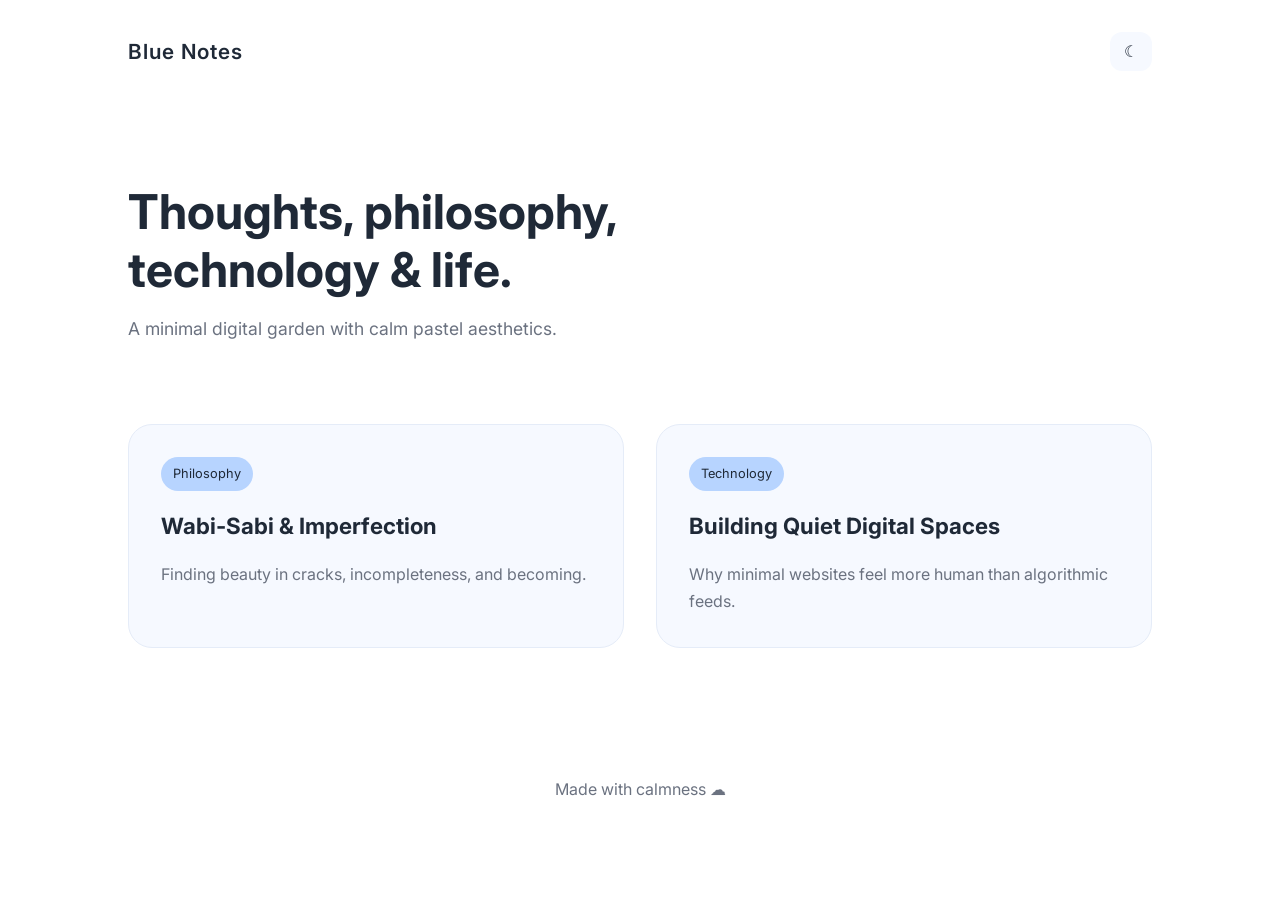
==== index.html @ 375c8323 "Add files via upload" ====
<!DOCTYPE html>
<html lang="en">
<head>
  <meta charset="UTF-8" />
  <meta name="viewport" content="width=device-width, initial-scale=1.0" />
  <title>Your Blog</title>

  <link rel="stylesheet" href="style.css" />
  <link rel="preconnect" href="https://fonts.googleapis.com">
  <link rel="preconnect" href="https://fonts.gstatic.com" crossorigin>
  <link href="https://fonts.googleapis.com/css2?family=Inter:wght@300;400;500;600&display=swap" rel="stylesheet">
</head>
<body>

  <header>
    <nav>
      <h1 class="logo">Blue Notes</h1>
      <button id="themeToggle">☾</button>
    </nav>

    <section class="hero">
      <h2>Thoughts, philosophy, technology & life.</h2>
      <p>A minimal digital garden with calm pastel aesthetics.</p>
    </section>
  </header>

  <main class="articles-container">

    <a href="articles/article1.html" class="article-card">
      <span class="tag">Philosophy</span>
      <h3>Wabi-Sabi & Imperfection</h3>
      <p>Finding beauty in cracks, incompleteness, and becoming.</p>
    </a>

    <a href="articles/article2.html" class="article-card">
      <span class="tag">Technology</span>
      <h3>Building Quiet Digital Spaces</h3>
      <p>Why minimal websites feel more human than algorithmic feeds.</p>
    </a>

  </main>

  <footer>
    <p>Made with calmness ☁</p>
  </footer>

  <script src="script.js"></script>
</body>
</html>
---- style.css ----
* {
  margin: 0;
  padding: 0;
  box-sizing: border-box;
}

:root {
  --bg: #ffffff;
  --text: #1f2937;
  --secondary: #6b7280;
  --card: #f6f9ff;
  --accent: #b7d4ff;
  --border: #e5ecf8;
}

.dark {
  --bg: #0f172a;
  --text: #f8fafc;
  --secondary: #cbd5e1;
  --card: #172033;
  --accent: #3b82f6;
  --border: #22304b;
}

body {
  font-family: 'Inter', sans-serif;
  background: var(--bg);
  color: var(--text);
  line-height: 1.7;
  transition: 0.3s ease;
}

nav {
  display: flex;
  justify-content: space-between;
  align-items: center;
  padding: 2rem 10%;
}

.logo {
  font-size: 1.3rem;
  font-weight: 600;
  letter-spacing: 1px;
}

#themeToggle {
  border: none;
  background: var(--card);
  color: var(--text);
  padding: 10px 14px;
  border-radius: 12px;
  cursor: pointer;
  font-size: 1rem;
}

.hero {
  padding: 5rem 10% 3rem;
  max-width: 900px;
}

.hero h2 {
  font-size: 3rem;
  line-height: 1.2;
  margin-bottom: 1rem;
}

.hero p {
  color: var(--secondary);
  font-size: 1.1rem;
}

.articles-container {
  padding: 2rem 10% 5rem;
  display: grid;
  grid-template-columns: repeat(auto-fit, minmax(280px, 1fr));
  gap: 2rem;
}

.article-card {
  background: var(--card);
  border: 1px solid var(--border);
  padding: 2rem;
  border-radius: 24px;
  text-decoration: none;
  color: var(--text);
  transition: all 0.3s ease;
}

.article-card:hover {
  transform: translateY(-6px);
  box-shadow: 0 10px 30px rgba(0,0,0,0.05);
}

.tag {
  background: var(--accent);
  padding: 6px 12px;
  border-radius: 999px;
  font-size: 0.8rem;
  display: inline-block;
  margin-bottom: 1rem;
}

.article-card h3 {
  margin-bottom: 1rem;
  font-size: 1.4rem;
}

.article-card p {
  color: var(--secondary);
}

footer {
  text-align: center;
  padding: 3rem;
  color: var(--secondary);
}

.article-page {
  max-width: 850px;
  margin: auto;
  padding: 5rem 10%;
}

.article-page h1 {
  font-size: 3rem;
  margin-bottom: 2rem;
}

.article-page p {
  margin-bottom: 1.5rem;
  color: var(--secondary);
}

.back {
  display: inline-block;
  margin-bottom: 3rem;
  text-decoration: none;
  color: var(--text);
}

@media (max-width: 768px) {
  .hero h2 {
    font-size: 2rem;
  }

  .article-page h1 {
    font-size: 2rem;
  }
}
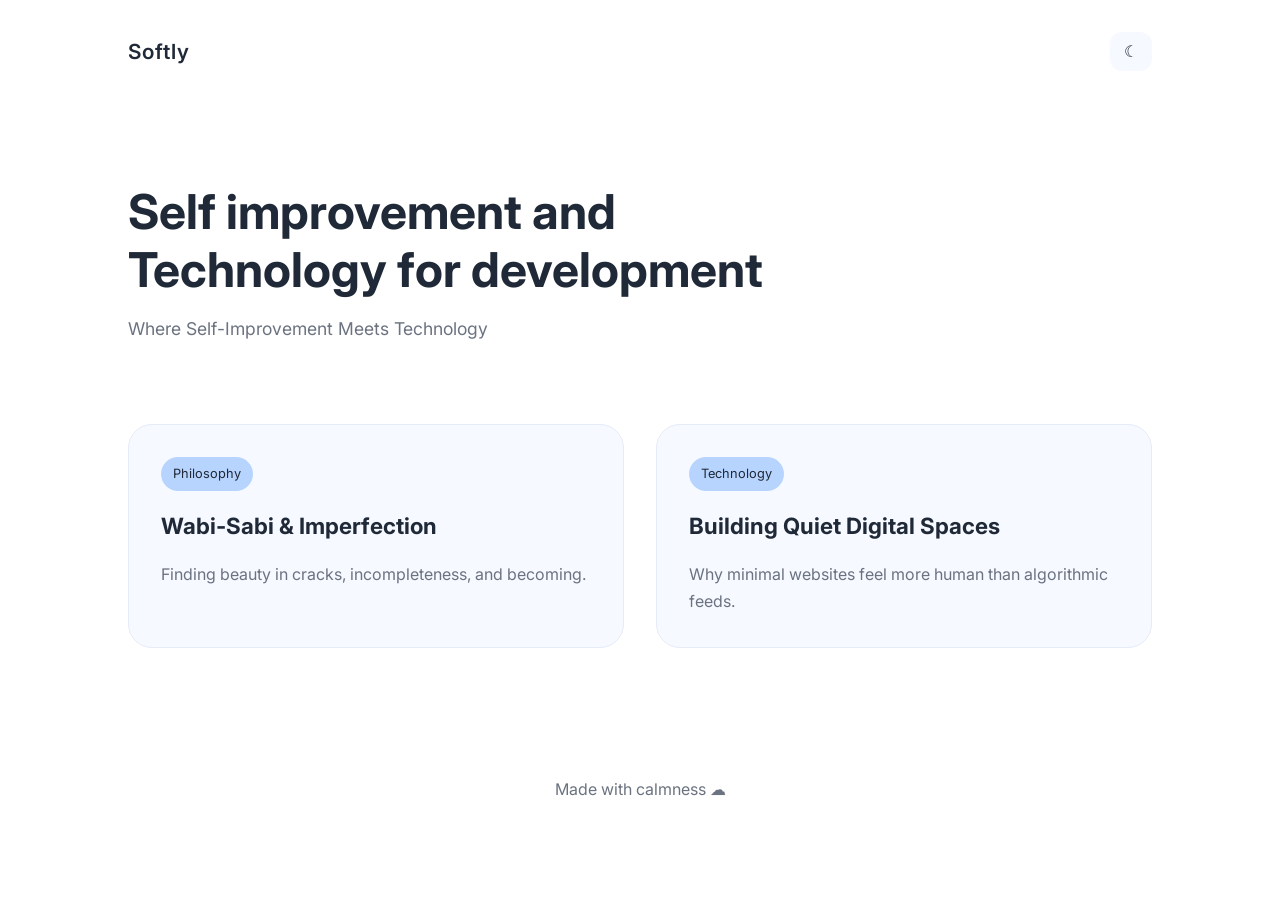
==== commit 7bfc64cf: "Update index.html" ====
--- a/index.html
+++ b/index.html
@@ -14,13 +14,13 @@
 
   <header>
     <nav>
-      <h1 class="logo">Blue Notes</h1>
+      <h1 class="logo">Softly</h1>
       <button id="themeToggle">☾</button>
     </nav>
 
     <section class="hero">
-      <h2>Thoughts, philosophy, technology & life.</h2>
-      <p>A minimal digital garden with calm pastel aesthetics.</p>
+      <h2>Self improvement and Technology for development</h2>
+      <p>Where Self-Improvement Meets Technology</p>
     </section>
   </header>
 
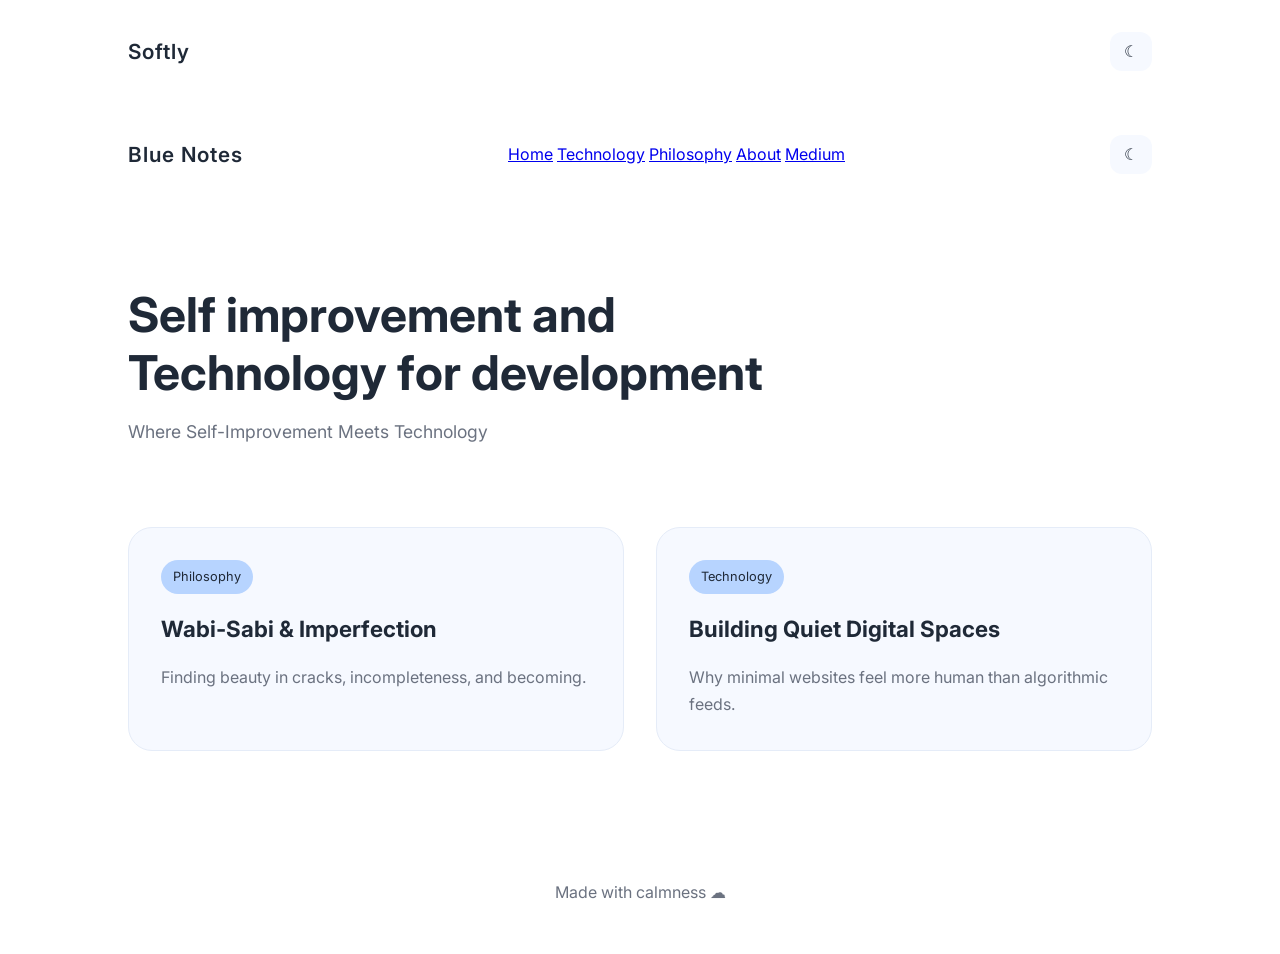
==== commit c4b23b69: "Update index.html" ====
--- a/index.html
+++ b/index.html
@@ -17,6 +17,21 @@
       <h1 class="logo">Softly</h1>
       <button id="themeToggle">☾</button>
     </nav>
+    <nav>
+  <h1 class="logo">Blue Notes</h1>
+
+  <div class="nav-links">
+    <a href="index.html">Home</a>
+    <a href="technology.html">Technology</a>
+    <a href="philosophy.html">Philosophy</a>
+    <a href="about.html">About</a>
+    <a href="https://medium.com/@yourusername" target="_blank">
+      Medium
+    </a>
+  </div>
+
+  <button id="themeToggle">☾</button>
+</nav>
 
     <section class="hero">
       <h2>Self improvement and Technology for development</h2>
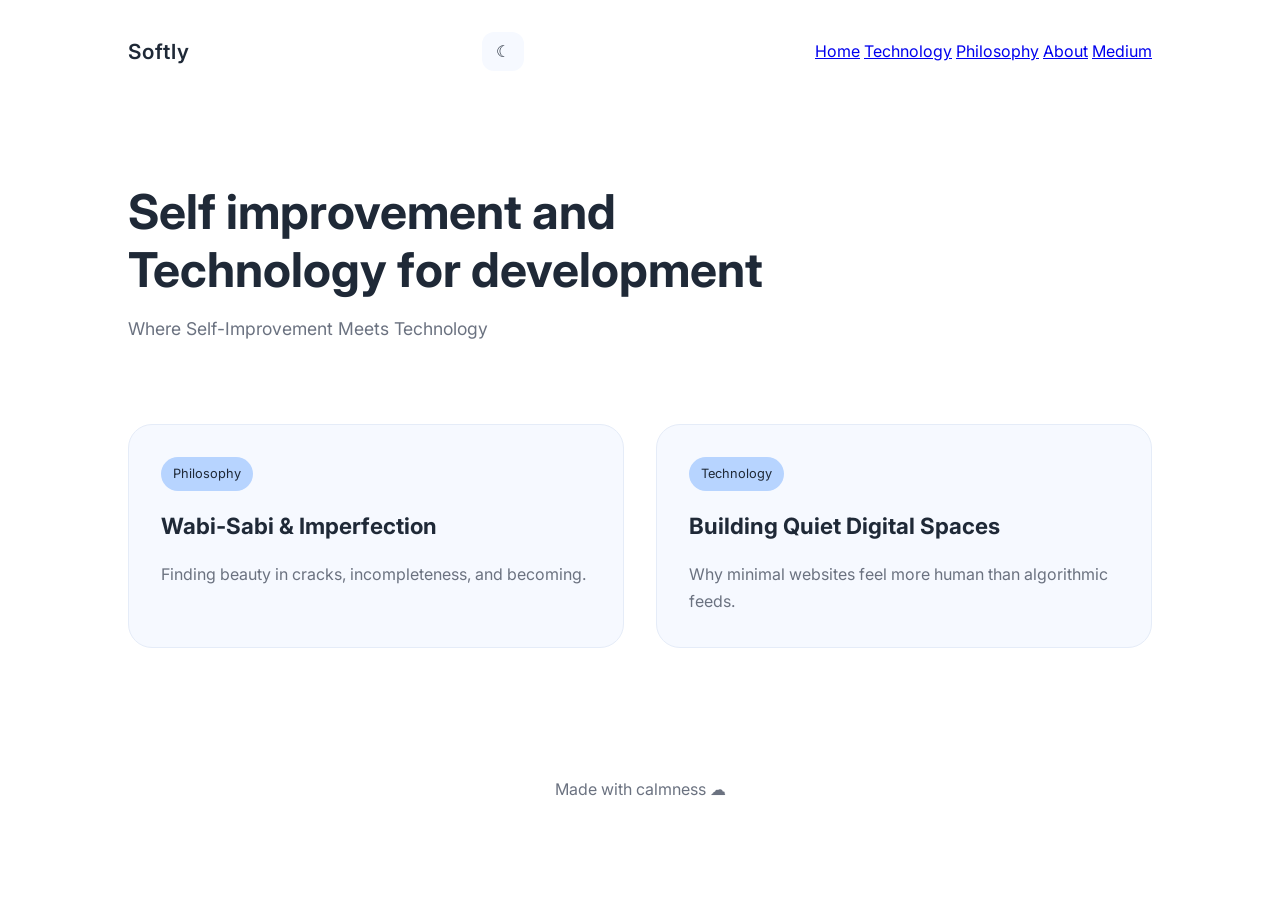
==== commit 2c08bb8a: "Update index.html" ====
--- a/index.html
+++ b/index.html
@@ -16,11 +16,7 @@
     <nav>
       <h1 class="logo">Softly</h1>
       <button id="themeToggle">☾</button>
-    </nav>
-    <nav>
-  <h1 class="logo">Blue Notes</h1>
-
-  <div class="nav-links">
+       <div class="nav-links">
     <a href="index.html">Home</a>
     <a href="technology.html">Technology</a>
     <a href="philosophy.html">Philosophy</a>
@@ -29,10 +25,8 @@
       Medium
     </a>
   </div>
-
-  <button id="themeToggle">☾</button>
-</nav>
-
+    </nav>
+   
     <section class="hero">
       <h2>Self improvement and Technology for development</h2>
       <p>Where Self-Improvement Meets Technology</p>
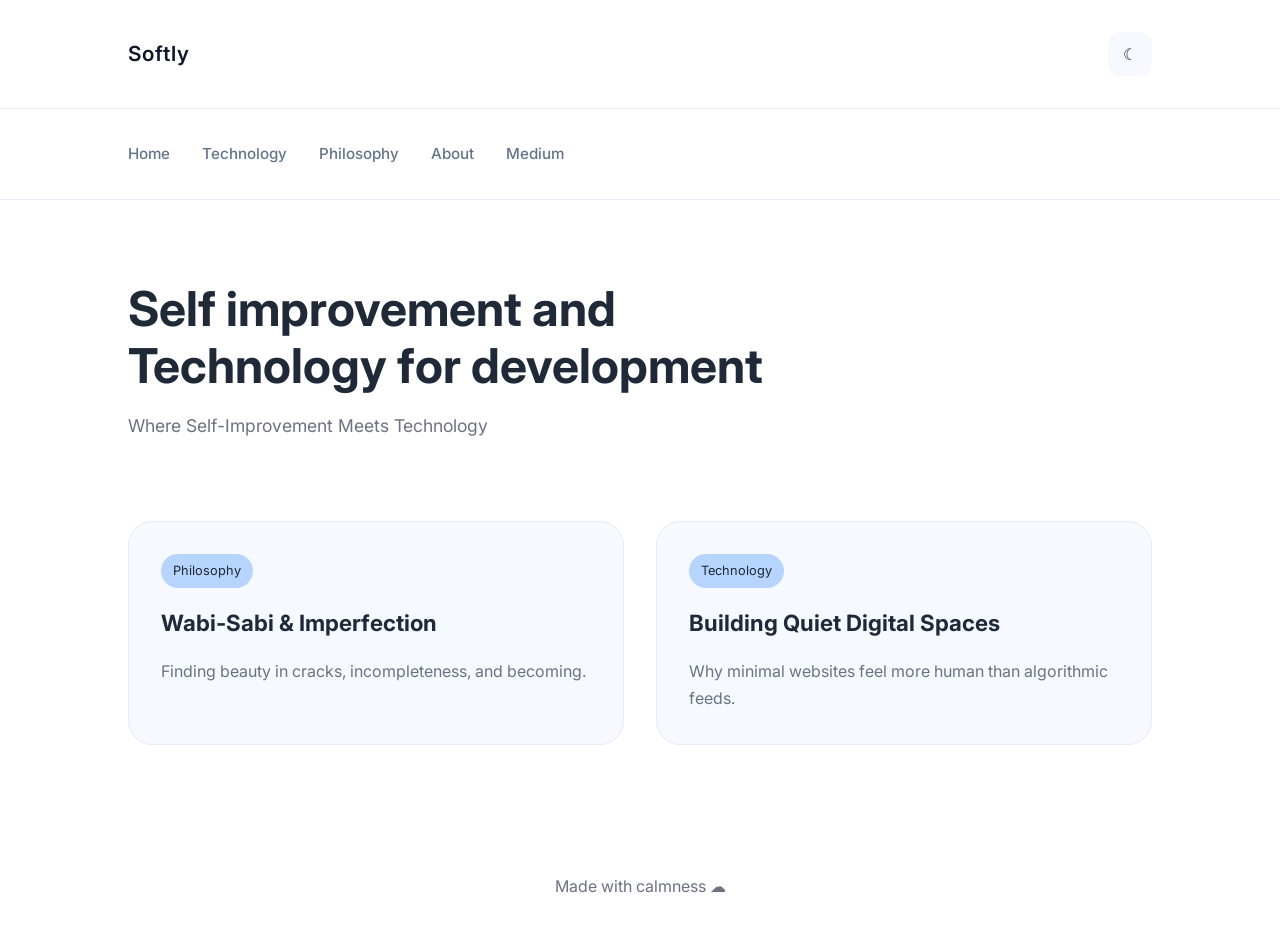
==== commit a857d2c6: "Update index.html" ====
--- a/index.html
+++ b/index.html
@@ -16,7 +16,10 @@
     <nav>
       <h1 class="logo">Softly</h1>
       <button id="themeToggle">☾</button>
-       <div class="nav-links">
+    </nav>
+    <nav>
+
+  <div class="nav-links">
     <a href="index.html">Home</a>
     <a href="technology.html">Technology</a>
     <a href="philosophy.html">Philosophy</a>
@@ -25,7 +28,7 @@
       Medium
     </a>
   </div>
-    </nav>
+</nav>
    
     <section class="hero">
       <h2>Self improvement and Technology for development</h2>
--- a/style.css
+++ b/style.css
@@ -2,6 +2,199 @@
   margin: 0;
   padding: 0;
   box-sizing: border-box;
+}
+/* =========================
+   NAVBAR
+========================= */
+
+nav {
+  width: 100%;
+  padding: 1.5rem 8%;
+  display: flex;
+  justify-content: space-between;
+  align-items: center;
+
+  position: sticky;
+  top: 0;
+
+  background: rgba(255, 255, 255, 0.75);
+  backdrop-filter: blur(14px);
+
+  border-bottom: 1px solid #e5ecf8;
+
+  z-index: 1000;
+}
+
+/* =========================
+   LOGO
+========================= */
+
+.logo {
+  font-size: 1.4rem;
+  font-weight: 700;
+  color: #0f172a;
+  letter-spacing: 0.5px;
+}
+
+/* =========================
+   NAV LINKS
+========================= */
+
+.nav-links {
+  display: flex;
+  gap: 2rem;
+  align-items: center;
+}
+
+.nav-links a {
+  text-decoration: none;
+  color: #64748b;
+
+  font-size: 0.95rem;
+  font-weight: 500;
+
+  position: relative;
+
+  transition: all 0.3s ease;
+}
+
+/* Hover Effect */
+
+.nav-links a:hover {
+  color: #2563eb;
+}
+
+/* Animated Underline */
+
+.nav-links a::after {
+  content: "";
+
+  position: absolute;
+  left: 0;
+  bottom: -6px;
+
+  width: 0%;
+  height: 2px;
+
+  background: #60a5fa;
+
+  transition: width 0.3s ease;
+}
+
+.nav-links a:hover::after {
+  width: 100%;
+}
+
+/* =========================
+   ACTIVE LINK
+========================= */
+
+.nav-links a.active {
+  color: #2563eb;
+}
+
+.nav-links a.active::after {
+  width: 100%;
+}
+
+/* =========================
+   MEDIUM BUTTON
+========================= */
+
+.medium-link {
+  background: #dbeafe;
+  color: #2563eb !important;
+
+  padding: 10px 18px;
+  border-radius: 999px;
+
+  transition: all 0.3s ease;
+}
+
+.medium-link:hover {
+  background: #bfdbfe;
+  transform: translateY(-2px);
+}
+
+/* =========================
+   THEME TOGGLE
+========================= */
+
+#themeToggle {
+  border: none;
+
+  background: #f6f9ff;
+  color: #0f172a;
+
+  width: 44px;
+  height: 44px;
+
+  border-radius: 14px;
+
+  cursor: pointer;
+
+  font-size: 1rem;
+
+  transition: all 0.3s ease;
+}
+
+#themeToggle:hover {
+  background: #dbeafe;
+  transform: rotate(8deg);
+}
+
+/* =========================
+   MOBILE MENU
+========================= */
+
+.menu-btn {
+  display: none;
+  font-size: 1.5rem;
+  cursor: pointer;
+}
+
+/* =========================
+   RESPONSIVE
+========================= */
+
+@media (max-width: 768px) {
+
+  nav {
+    padding: 1.2rem 6%;
+  }
+
+  .nav-links {
+    position: absolute;
+
+    top: 80px;
+    right: 6%;
+
+    background: white;
+
+    width: 220px;
+
+    flex-direction: column;
+    align-items: flex-start;
+
+    padding: 1.5rem;
+
+    border-radius: 24px;
+
+    border: 1px solid #e5ecf8;
+
+    box-shadow: 0 10px 30px rgba(0,0,0,0.05);
+
+    display: none;
+  }
+
+  .nav-links.show {
+    display: flex;
+  }
+
+  .menu-btn {
+    display: block;
+  }
+
 }
 
 :root {
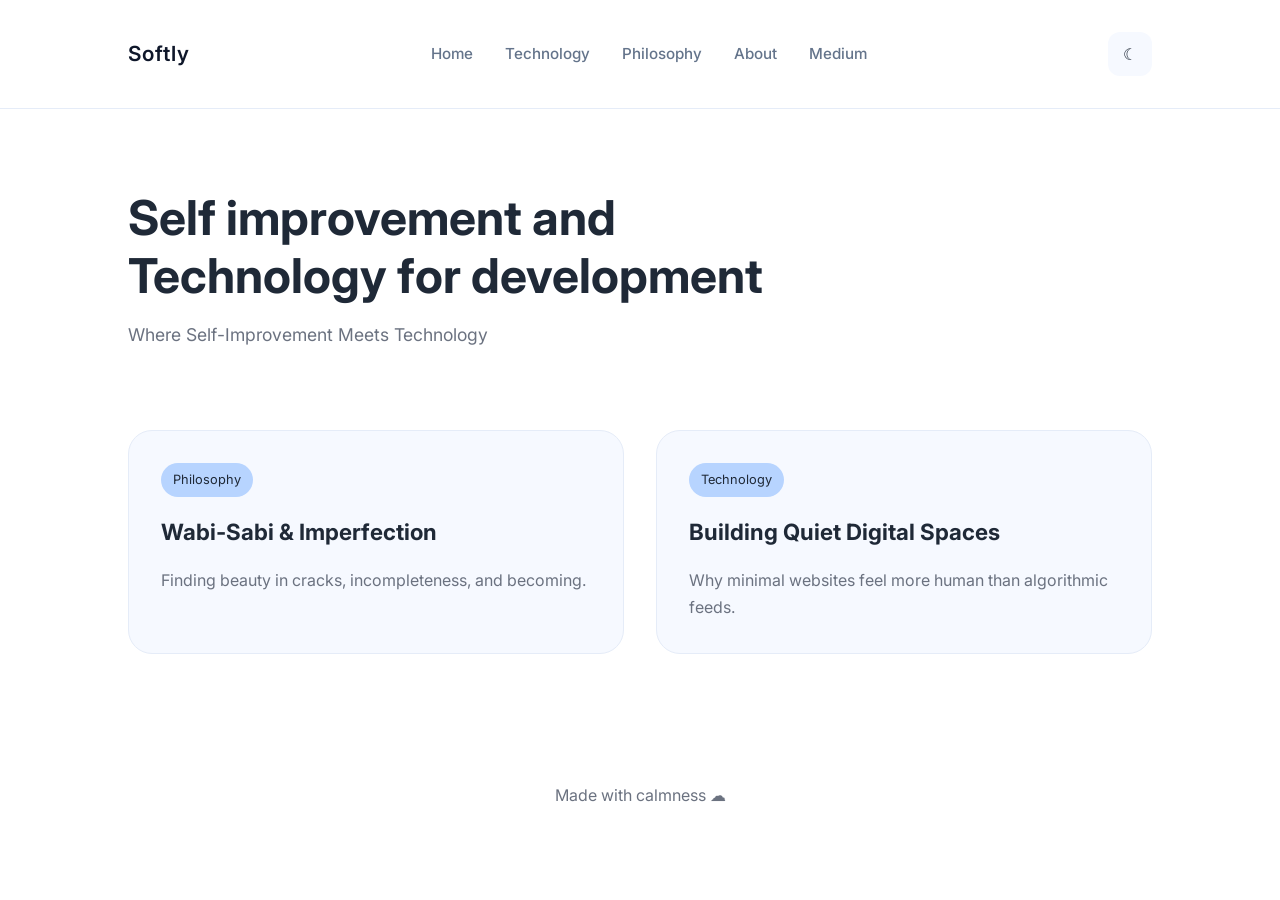
==== commit 290fff1d: "Update index.html" ====
--- a/index.html
+++ b/index.html
@@ -12,12 +12,8 @@
 </head>
 <body>
 
-  <header>
-    <nav>
-      <h1 class="logo">Softly</h1>
-      <button id="themeToggle">☾</button>
-    </nav>
-    <nav>
+ <nav>
+  <h1 class="logo">Softly</h1>
 
   <div class="nav-links">
     <a href="index.html">Home</a>
@@ -28,6 +24,8 @@
       Medium
     </a>
   </div>
+
+  <button id="themeToggle">☾</button>
 </nav>
    
     <section class="hero">
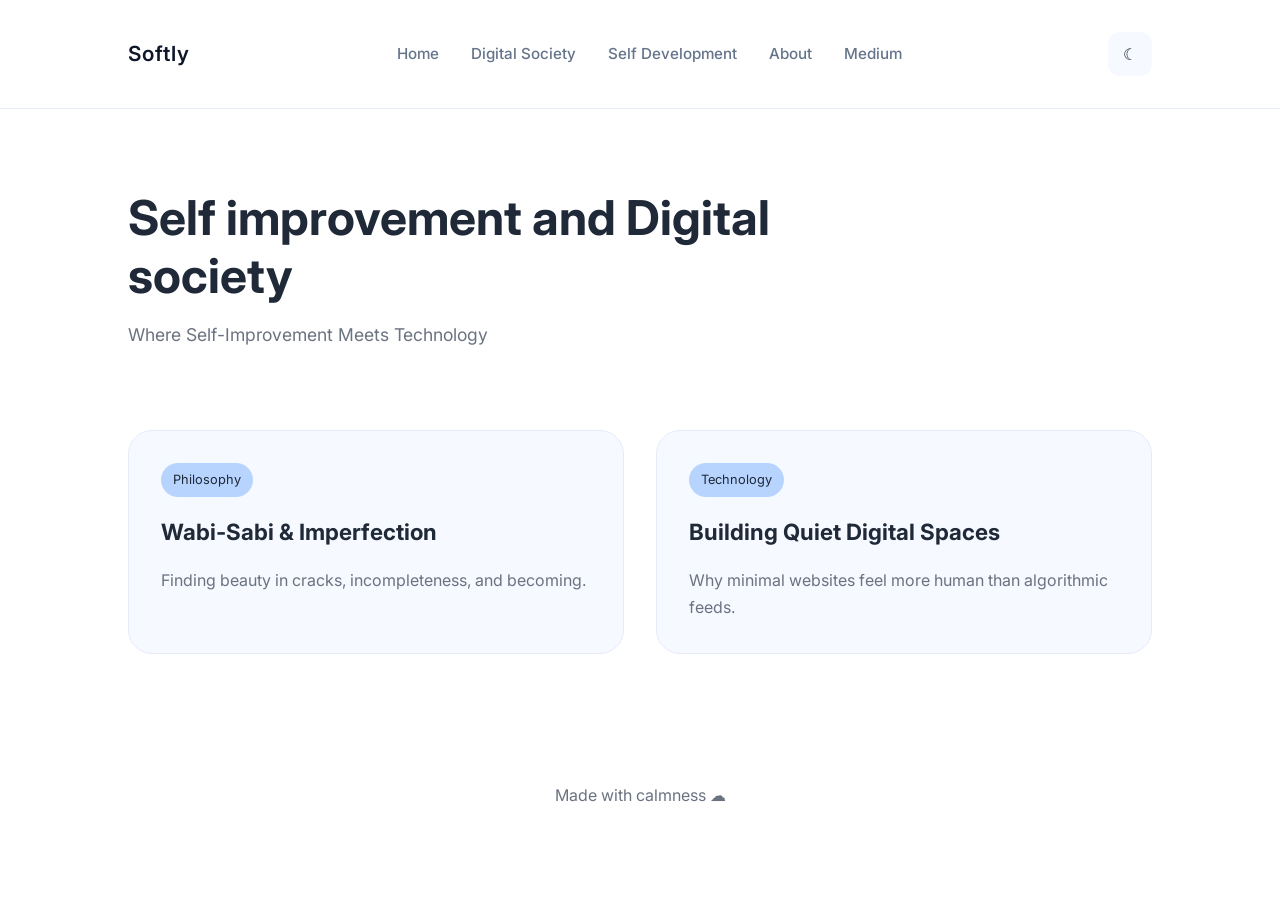
==== commit 084379d4: "Update index.html" ====
--- a/index.html
+++ b/index.html
@@ -17,8 +17,8 @@
 
   <div class="nav-links">
     <a href="index.html">Home</a>
-    <a href="technology.html">Technology</a>
-    <a href="philosophy.html">Philosophy</a>
+    <a href="technology.html">Digital Society</a>
+    <a href="philosophy.html">Self Development</a>
     <a href="about.html">About</a>
     <a href="https://medium.com/@yourusername" target="_blank">
       Medium
@@ -29,7 +29,7 @@
 </nav>
    
     <section class="hero">
-      <h2>Self improvement and Technology for development</h2>
+      <h2>Self improvement and Digital society</h2>
       <p>Where Self-Improvement Meets Technology</p>
     </section>
   </header>
